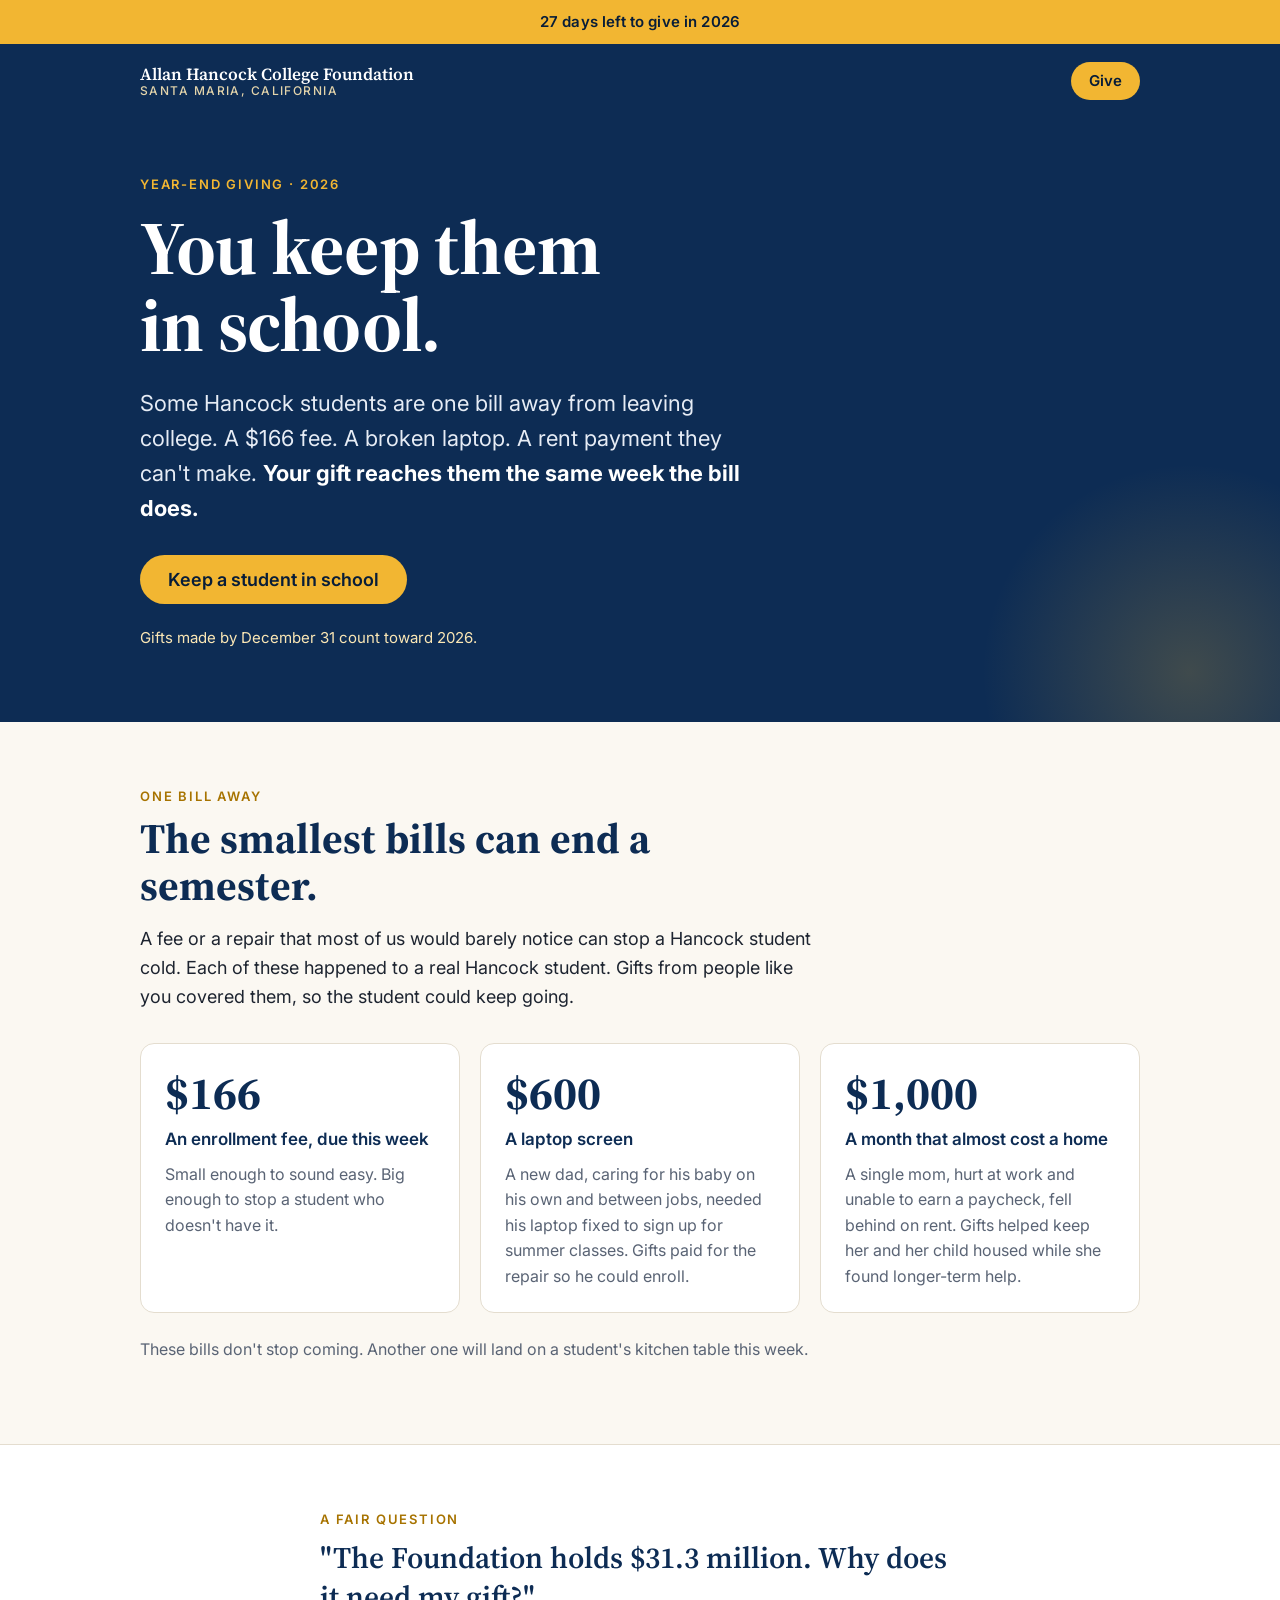
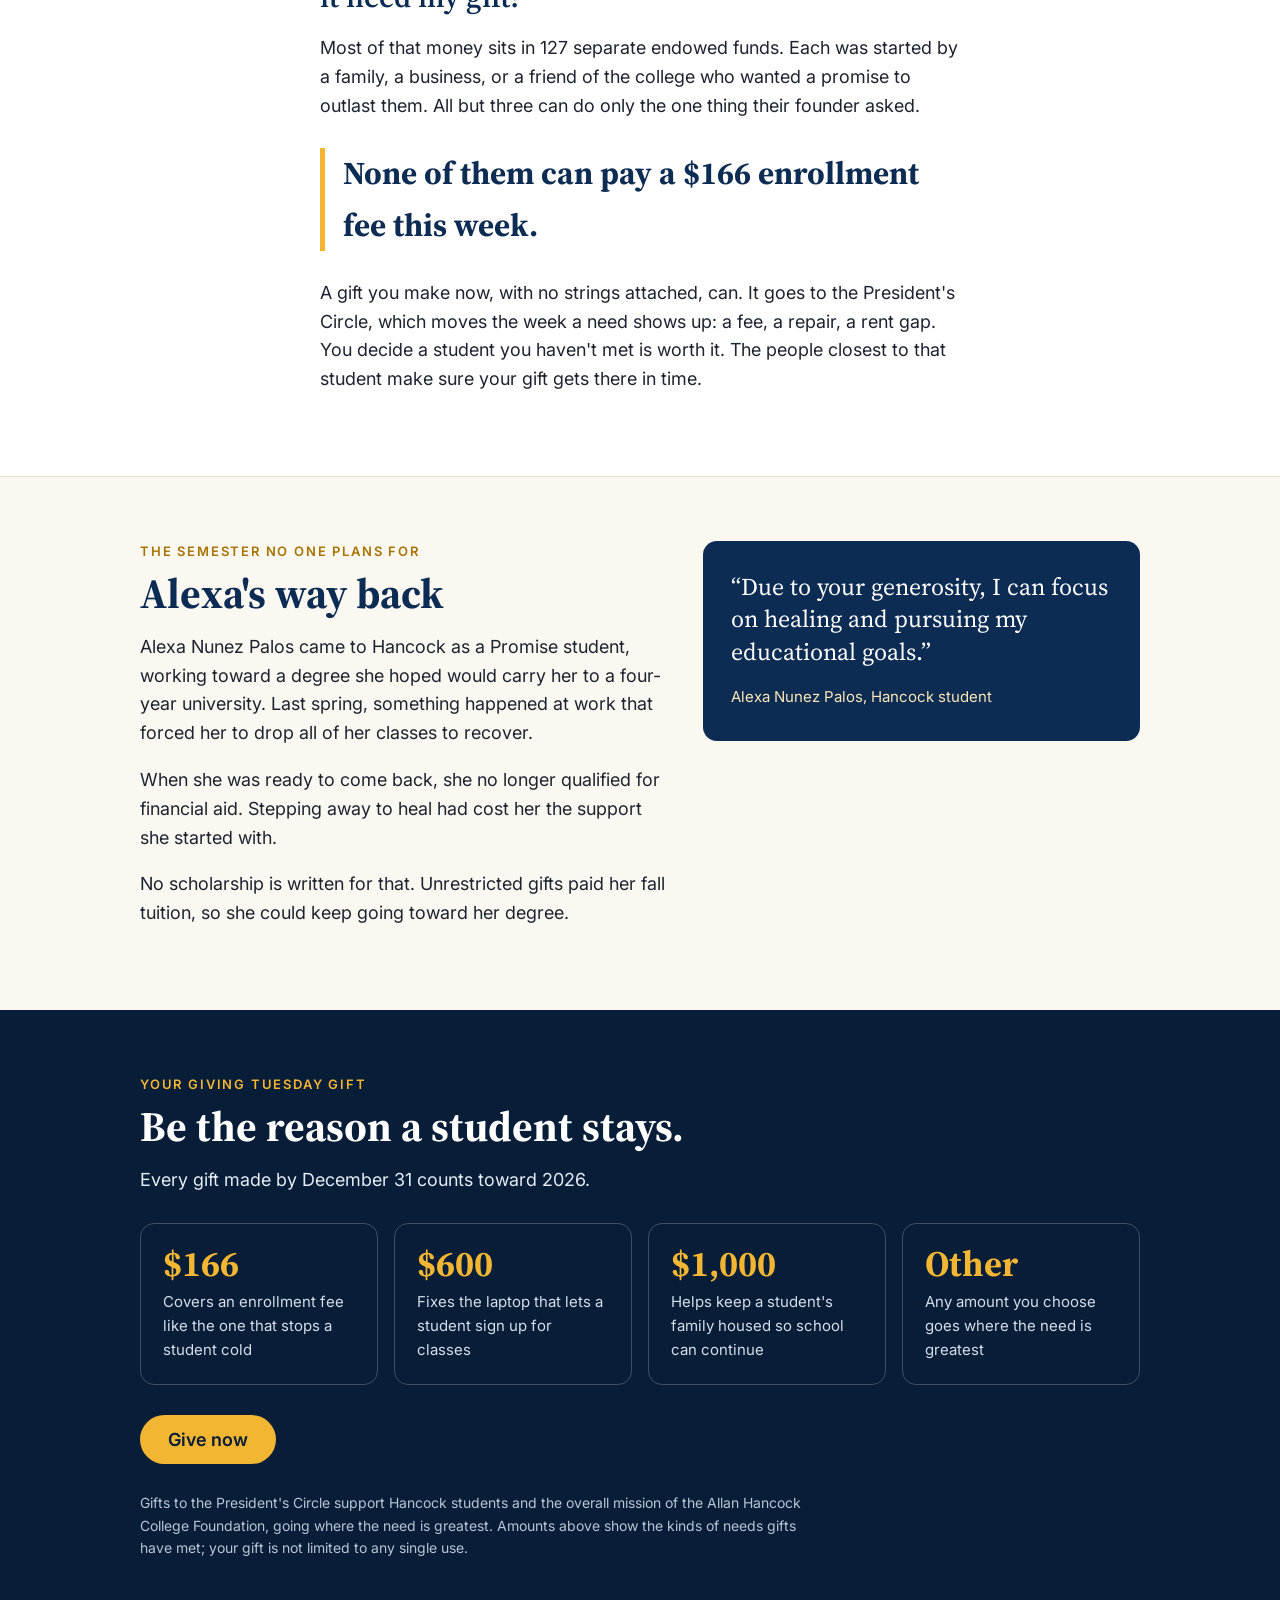
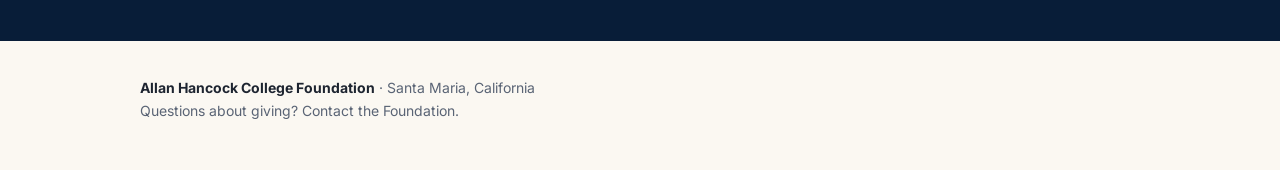
==== index.html @ 4ae7a0ca "YE 2026 landing page: You Keep Them in School Co-Authored-By: Claude Opus 5.5 <noreply@anthropic.com" ====
<!DOCTYPE html>
<html lang="en">
<head>
<meta charset="utf-8">
<meta name="viewport" content="width=device-width, initial-scale=1">
<title>You Keep Them in School | Allan Hancock College Foundation</title>
<meta name="description" content="Some Hancock students are one bill away from leaving college. Your Giving Tuesday gift reaches them the same week the bill does.">
<!-- PRE-LAUNCH: remove this robots tag when the real giving link is in place -->
<meta name="robots" content="noindex, nofollow">
<meta property="og:title" content="You keep them in school.">
<meta property="og:description" content="Some Hancock students are one bill away from leaving college. Your gift reaches them the same week the bill does.">
<meta property="og:type" content="website">
<link rel="preconnect" href="https://fonts.googleapis.com">
<link rel="preconnect" href="https://fonts.gstatic.com" crossorigin>
<link href="https://fonts.googleapis.com/css2?family=Source+Serif+4:opsz,wght@8..60,400;8..60,600;8..60,700&family=Inter:wght@400;500;600&display=swap" rel="stylesheet">
<style>
  :root{
    --navy:#0d2c54;
    --navy-deep:#081d38;
    --gold:#f2b632;
    --gold-soft:#fbe7b5;
    --paper:#fbf8f2;
    --ink:#1d2430;
    --muted:#5a6475;
    --line:#e4ddcf;
    --serif:"Source Serif 4", Georgia, "Times New Roman", serif;
    --sans:Inter, system-ui, -apple-system, "Segoe UI", Roboto, sans-serif;
  }
  *{box-sizing:border-box}
  html{-webkit-text-size-adjust:100%}
  body{margin:0;background:var(--paper);color:var(--ink);font-family:var(--sans);font-size:18px;line-height:1.6}
  img{max-width:100%}
  a{color:var(--navy)}
  .wrap{max-width:1040px;margin:0 auto;padding:0 20px}
  .narrow{max-width:680px}

  /* Deadline strip */
  .strip{background:var(--gold);color:var(--navy-deep);font-weight:600;font-size:15px;text-align:center;padding:10px 16px;letter-spacing:.01em}

  /* Header */
  header.top{background:var(--navy);color:#fff}
  header.top .wrap{display:flex;align-items:center;justify-content:space-between;gap:16px;padding-top:18px;padding-bottom:18px}
  .brand{font-family:var(--serif);font-weight:600;font-size:17px;line-height:1.2;color:#fff;text-decoration:none}
  .brand small{display:block;font-family:var(--sans);font-weight:500;font-size:12px;letter-spacing:.12em;text-transform:uppercase;color:var(--gold-soft);opacity:.9}

  /* Buttons */
  .btn{display:inline-block;background:var(--gold);color:var(--navy-deep);font-weight:600;text-decoration:none;border-radius:999px;padding:14px 28px;font-size:18px;line-height:1.2;transition:transform .15s ease, box-shadow .15s ease}
  .btn:hover{transform:translateY(-1px);box-shadow:0 6px 18px rgba(0,0,0,.18)}
  .btn:focus-visible{outline:3px solid #fff;outline-offset:3px}
  .btn.small{padding:10px 18px;font-size:15px}
  .btn.navy{background:var(--navy);color:#fff}
  .btn.navy:focus-visible{outline-color:var(--navy)}

  /* Hero */
  .hero{background:var(--navy);color:#fff;padding:56px 0 72px;position:relative;overflow:hidden}
  .hero::after{content:"";position:absolute;right:-120px;bottom:-160px;width:420px;height:420px;border-radius:50%;background:radial-gradient(circle, rgba(242,182,50,.22), rgba(242,182,50,0) 70%);pointer-events:none}
  .eyebrow{font-size:13px;font-weight:600;letter-spacing:.14em;text-transform:uppercase;color:var(--gold)}
  .hero h1{font-family:var(--serif);font-weight:700;font-size:clamp(42px, 8vw, 76px);line-height:1.02;margin:14px 0 22px;letter-spacing:-.01em}
  .hero p.lede{font-size:clamp(19px, 2.4vw, 22px);max-width:620px;color:#e6ecf5;margin:0 0 28px}
  .hero .lede strong{color:#fff}
  .countdown{margin-top:22px;font-size:15px;color:var(--gold-soft)}

  /* Sections */
  section{padding:64px 0}
  h2{font-family:var(--serif);font-weight:700;font-size:clamp(30px, 4.6vw, 42px);line-height:1.12;color:var(--navy);margin:0 0 16px}
  .kicker{font-size:13px;font-weight:600;letter-spacing:.14em;text-transform:uppercase;color:#a77300;margin-bottom:8px}
  p{margin:0 0 18px}

  /* Bills */
  .bills{display:grid;grid-template-columns:repeat(auto-fit, minmax(260px, 1fr));gap:20px;margin-top:32px}
  .bill{background:#fff;border:1px solid var(--line);border-radius:14px;padding:26px 24px 22px;position:relative}
  .bill .amt{font-family:var(--serif);font-weight:700;font-size:46px;line-height:1;color:var(--navy)}
  .bill .what{font-weight:600;color:var(--navy);margin:10px 0 8px;font-size:17px}
  .bill p{font-size:16px;color:var(--muted);margin:0}
  .note{font-size:16px;color:var(--muted);margin-top:24px}

  /* Question block */
  .question{background:#fff;border-top:1px solid var(--line);border-bottom:1px solid var(--line)}
  .big-q{font-family:var(--serif);font-size:clamp(24px, 3.4vw, 30px);line-height:1.3;color:var(--navy);font-weight:600}
  .pull{font-family:var(--serif);font-size:clamp(24px, 3.6vw, 32px);font-weight:700;color:var(--navy);border-left:5px solid var(--gold);padding-left:18px;margin:28px 0}

  /* Story */
  .story{display:grid;grid-template-columns:1fr;gap:28px}
  @media (min-width:860px){.story{grid-template-columns:1.1fr .9fr;align-items:start}}
  blockquote{margin:0;background:var(--navy);color:#fff;border-radius:14px;padding:30px 28px}
  blockquote p{font-family:var(--serif);font-size:24px;line-height:1.35;margin:0 0 14px}
  blockquote cite{font-style:normal;font-size:15px;color:var(--gold-soft)}

  /* Give */
  .give{background:var(--navy-deep);color:#fff}
  .give h2{color:#fff}
  .give .kicker{color:var(--gold)}
  .levels{display:grid;grid-template-columns:repeat(auto-fit, minmax(220px, 1fr));gap:16px;margin:28px 0 30px}
  .level{display:block;text-decoration:none;color:#fff;border:1px solid rgba(255,255,255,.22);border-radius:14px;padding:22px;transition:border-color .15s ease, background .15s ease}
  .level:hover,.level:focus-visible{border-color:var(--gold);background:rgba(242,182,50,.08);outline:none}
  .level .amt{font-family:var(--serif);font-size:36px;font-weight:700;color:var(--gold);line-height:1}
  .level span{display:block;font-size:15px;color:#d5deea;margin-top:8px}
  .fine{font-size:14px;color:#b9c5d6;max-width:680px}
  .give .deadline{font-size:18px;color:#e6ecf5}

  footer{padding:36px 0 48px;font-size:14px;color:var(--muted)}
  footer strong{color:var(--ink)}

  /* Sticky mobile give bar */
  .sticky{position:fixed;left:0;right:0;bottom:0;background:rgba(13,44,84,.97);padding:10px 16px calc(10px + env(safe-area-inset-bottom));display:flex;justify-content:center;transform:translateY(110%);transition:transform .25s ease;z-index:10}
  .sticky.show{transform:none}
  .sticky .btn{width:100%;max-width:420px;text-align:center}
  @media (min-width:760px){.sticky{display:none}}

  @media (prefers-reduced-motion:reduce){*{transition:none!important}}
</style>
</head>
<body>

<div class="strip" id="strip">Giving Tuesday is December 1</div>

<header class="top">
  <div class="wrap">
    <a class="brand" href="#top">Allan Hancock College Foundation<small>Santa Maria, California</small></a>
    <a class="btn small give-link" href="#give">Give</a>
  </div>
</header>

<main id="top">
  <section class="hero">
    <div class="wrap">
      <div class="eyebrow">Giving Tuesday &middot; December 1, 2026</div>
      <h1>You keep them<br>in school.</h1>
      <p class="lede">Some Hancock students are one bill away from leaving college. A $166 fee. A broken laptop. A rent payment they can't make. <strong>Your gift reaches them the same week the bill does.</strong></p>
      <a class="btn give-link" href="#give">Keep a student in school</a>
      <div class="countdown" id="countdown"></div>
    </div>
  </section>

  <section>
    <div class="wrap">
      <div class="narrow">
        <div class="kicker">One bill away</div>
        <h2>The smallest bills can end a semester.</h2>
        <p>A fee or a repair that most of us would barely notice can stop a Hancock student cold. Each of these happened to a real Hancock student. Gifts from people like you covered them, so the student could keep going.</p>
      </div>
      <div class="bills">
        <div class="bill">
          <div class="amt">$166</div>
          <div class="what">An enrollment fee, due this week</div>
          <p>Small enough to sound easy. Big enough to stop a student who doesn't have it.</p>
        </div>
        <div class="bill">
          <div class="amt">$600</div>
          <div class="what">A laptop screen</div>
          <p>A new dad, caring for his baby on his own and between jobs, needed his laptop fixed to sign up for summer classes. Gifts paid for the repair so he could enroll.</p>
        </div>
        <div class="bill">
          <div class="amt">$1,000</div>
          <div class="what">A month that almost cost a home</div>
          <p>A single mom, hurt at work and unable to earn a paycheck, fell behind on rent. Gifts helped keep her and her child housed while she found longer-term help.</p>
        </div>
      </div>
      <p class="note">These bills don't stop coming. Another one will land on a student's kitchen table this week.</p>
    </div>
  </section>

  <section class="question">
    <div class="wrap narrow">
      <div class="kicker">A fair question</div>
      <p class="big-q">"The Foundation holds $31.3 million. Why does it need my gift?"</p>
      <p>Most of that money sits in 127 separate endowed funds. Each was started by a family, a business, or a friend of the college who wanted a promise to outlast them. All but three can do only the one thing their founder asked.</p>
      <p class="pull">None of them can pay a $166 enrollment fee this week.</p>
      <p>A gift you make now, with no strings attached, can. It goes to the President's Circle, which moves the week a need shows up: a fee, a repair, a rent gap. You decide a student you haven't met is worth it. The people closest to that student make sure your gift gets there in time.</p>
    </div>
  </section>

  <section>
    <div class="wrap">
      <div class="story">
        <div>
          <div class="kicker">The semester no one plans for</div>
          <h2>Alexa's way back</h2>
          <p>Alexa Nunez Palos came to Hancock as a Promise student, working toward a degree she hoped would carry her to a four-year university. Last spring, something happened at work that forced her to drop all of her classes to recover.</p>
          <p>When she was ready to come back, she no longer qualified for financial aid. Stepping away to heal had cost her the support she started with.</p>
          <p>No scholarship is written for that. Unrestricted gifts paid her fall tuition, so she could keep going toward her degree.</p>
        </div>
        <blockquote>
          <p>&ldquo;Due to your generosity, I can focus on healing and pursuing my educational goals.&rdquo;</p>
          <cite>Alexa Nunez Palos, Hancock student</cite>
        </blockquote>
      </div>
    </div>
  </section>

  <section class="give" id="give">
    <div class="wrap">
      <div class="kicker">Your Giving Tuesday gift</div>
      <h2>Be the reason a student stays.</h2>
      <p class="deadline" id="give-deadline">Giving Tuesday is December 1. Every gift made by December 31 counts toward 2026.</p>
      <div class="levels">
        <a class="level give-link" href="#give"><div class="amt">$166</div><span>Covers an enrollment fee like the one that stops a student cold</span></a>
        <a class="level give-link" href="#give"><div class="amt">$600</div><span>Fixes the laptop that lets a student sign up for classes</span></a>
        <a class="level give-link" href="#give"><div class="amt">$1,000</div><span>Helps keep a student's family housed so school can continue</span></a>
        <a class="level give-link" href="#give"><div class="amt">Other</div><span>Any amount you choose goes where the need is greatest</span></a>
      </div>
      <a class="btn give-link" href="#give">Give now</a>
      <p class="fine" style="margin-top:28px">Gifts to the President's Circle support Hancock students and the overall mission of the Allan Hancock College Foundation, going where the need is greatest. Amounts above show the kinds of needs gifts have met; your gift is not limited to any single use.</p>
    </div>
  </section>
</main>

<footer>
  <div class="wrap">
    <strong>Allan Hancock College Foundation</strong> &middot; Santa Maria, California<br>
    Questions about giving? Contact the Foundation.
  </div>
</footer>

<div class="sticky" id="sticky"><a class="btn give-link" href="#give">Keep a student in school</a></div>

<script>
  /* ===== SET THE REAL GIVING LINK HERE =====
     Replace the empty string with your online donation form URL.
     Every "Give" button on the page will point to it. */
  var GIVE_URL = "";

  if (GIVE_URL) {
    document.querySelectorAll(".give-link").forEach(function (a) {
      a.href = GIVE_URL;
      a.target = "_blank";
      a.rel = "noopener";
    });
  }

  /* Deadline messaging, in Pacific time */
  (function () {
    function pacificToday() {
      var s = new Intl.DateTimeFormat("en-CA", { timeZone: "America/Los_Angeles", year: "numeric", month: "2-digit", day: "2-digit" }).format(new Date());
      var p = s.split("-");
      return Date.UTC(+p[0], +p[1] - 1, +p[2]);
    }
    var DAY = 86400000;
    var today = pacificToday();
    var gt = Date.UTC(2026, 11, 1);
    var ye = Date.UTC(2026, 11, 31);
    var strip = document.getElementById("strip");
    var cd = document.getElementById("countdown");
    var gd = document.getElementById("give-deadline");
    var daysToGT = Math.round((gt - today) / DAY);
    var daysToYE = Math.round((ye - today) / DAY);

    if (daysToGT > 1) {
      strip.textContent = "Giving Tuesday is December 1, " + daysToGT + " days away";
      cd.textContent = daysToGT + " days until Giving Tuesday";
    } else if (daysToGT === 1) {
      strip.textContent = "Giving Tuesday is tomorrow, December 1";
      cd.textContent = "Giving Tuesday is tomorrow";
    } else if (daysToGT === 0) {
      strip.textContent = "Today is Giving Tuesday";
      cd.textContent = "Today is Giving Tuesday. Thank you for being part of it.";
    } else if (daysToYE >= 0) {
      var left = daysToYE + 1;
      strip.textContent = left === 1 ? "Today is the last day to give in 2026" : left + " days left to give in 2026";
      cd.textContent = "Gifts made by December 31 count toward 2026.";
      gd.textContent = "Every gift made by December 31 counts toward 2026.";
      document.querySelectorAll(".eyebrow").forEach(function (e) { e.textContent = "Year-end giving · 2026"; });
    } else {
      strip.textContent = "Thank you for keeping Hancock students in school";
      cd.textContent = "";
    }
  })();

  /* Sticky give bar on mobile after the hero scrolls away */
  (function () {
    var sticky = document.getElementById("sticky");
    var hero = document.querySelector(".hero");
    var give = document.getElementById("give");
    if (!("IntersectionObserver" in window)) return;
    var heroVisible = true, giveVisible = false;
    function update() { sticky.classList.toggle("show", !heroVisible && !giveVisible); }
    new IntersectionObserver(function (e) { heroVisible = e[0].isIntersecting; update(); }).observe(hero);
    new IntersectionObserver(function (e) { giveVisible = e[0].isIntersecting; update(); }).observe(give);
  })();
</script>
</body>
</html>
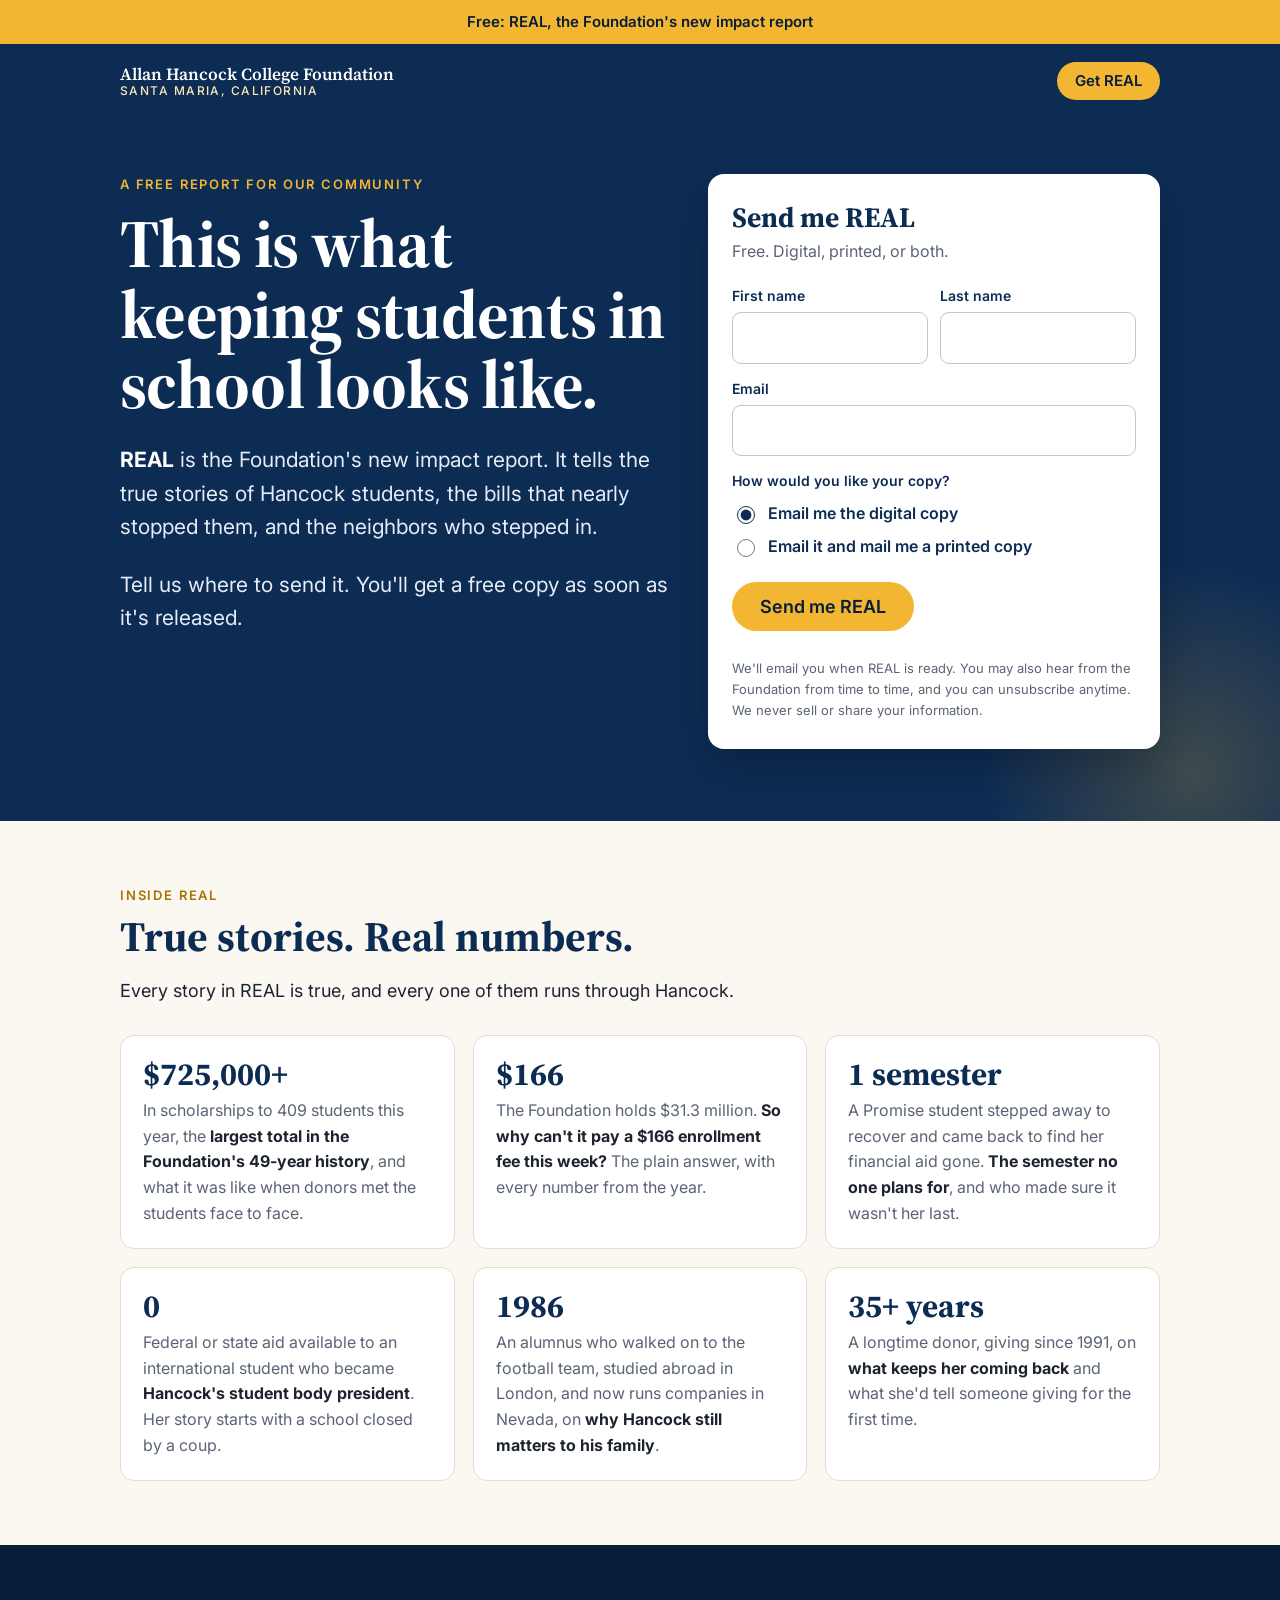
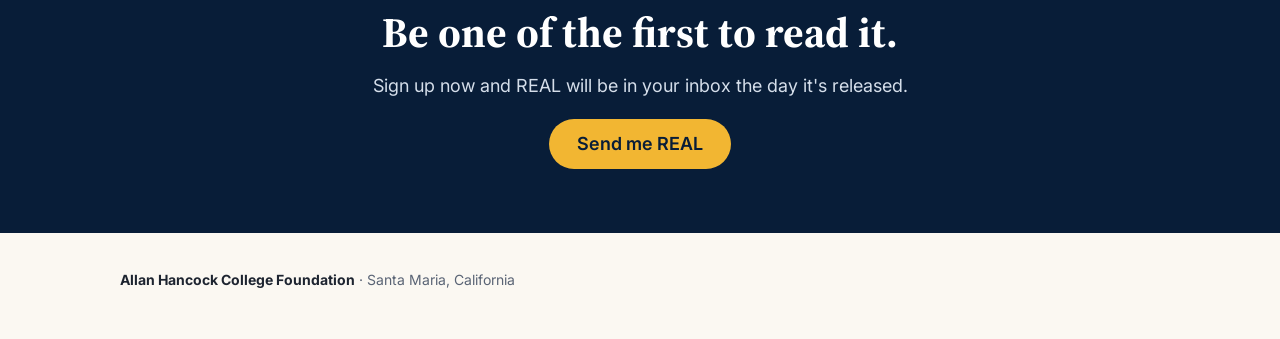
==== commit 56b9e0ef: "Lead-gen page for REAL with Brevo signup; Giving Tuesday five-area draft Co-Authored-By: Claude Opus" ====
--- a/index.html
+++ b/index.html
@@ -3,280 +3,171 @@
 <head>
 <meta charset="utf-8">
 <meta name="viewport" content="width=device-width, initial-scale=1">
-<title>You Keep Them in School | Allan Hancock College Foundation</title>
-<meta name="description" content="Some Hancock students are one bill away from leaving college. Your Giving Tuesday gift reaches them the same week the bill does.">
-<!-- PRE-LAUNCH: remove this robots tag when the real giving link is in place -->
+<title>REAL: Free Impact Report | Allan Hancock College Foundation</title>
+<meta name="description" content="Get a free copy of REAL, the Allan Hancock College Foundation's new impact report: true stories of Hancock students and the neighbors who stepped in.">
+<!-- PRE-LAUNCH: remove this robots tag when the page goes live -->
 <meta name="robots" content="noindex, nofollow">
-<meta property="og:title" content="You keep them in school.">
-<meta property="og:description" content="Some Hancock students are one bill away from leaving college. Your gift reaches them the same week the bill does.">
+<meta property="og:title" content="Get your free copy of REAL">
+<meta property="og:description" content="True stories of Hancock students, the bills that nearly stopped them, and the neighbors who stepped in.">
 <meta property="og:type" content="website">
 <link rel="preconnect" href="https://fonts.googleapis.com">
 <link rel="preconnect" href="https://fonts.gstatic.com" crossorigin>
 <link href="https://fonts.googleapis.com/css2?family=Source+Serif+4:opsz,wght@8..60,400;8..60,600;8..60,700&family=Inter:wght@400;500;600&display=swap" rel="stylesheet">
-<style>
-  :root{
-    --navy:#0d2c54;
-    --navy-deep:#081d38;
-    --gold:#f2b632;
-    --gold-soft:#fbe7b5;
-    --paper:#fbf8f2;
-    --ink:#1d2430;
-    --muted:#5a6475;
-    --line:#e4ddcf;
-    --serif:"Source Serif 4", Georgia, "Times New Roman", serif;
-    --sans:Inter, system-ui, -apple-system, "Segoe UI", Roboto, sans-serif;
-  }
-  *{box-sizing:border-box}
-  html{-webkit-text-size-adjust:100%}
-  body{margin:0;background:var(--paper);color:var(--ink);font-family:var(--sans);font-size:18px;line-height:1.6}
-  img{max-width:100%}
-  a{color:var(--navy)}
-  .wrap{max-width:1040px;margin:0 auto;padding:0 20px}
-  .narrow{max-width:680px}
-
-  /* Deadline strip */
-  .strip{background:var(--gold);color:var(--navy-deep);font-weight:600;font-size:15px;text-align:center;padding:10px 16px;letter-spacing:.01em}
-
-  /* Header */
-  header.top{background:var(--navy);color:#fff}
-  header.top .wrap{display:flex;align-items:center;justify-content:space-between;gap:16px;padding-top:18px;padding-bottom:18px}
-  .brand{font-family:var(--serif);font-weight:600;font-size:17px;line-height:1.2;color:#fff;text-decoration:none}
-  .brand small{display:block;font-family:var(--sans);font-weight:500;font-size:12px;letter-spacing:.12em;text-transform:uppercase;color:var(--gold-soft);opacity:.9}
-
-  /* Buttons */
-  .btn{display:inline-block;background:var(--gold);color:var(--navy-deep);font-weight:600;text-decoration:none;border-radius:999px;padding:14px 28px;font-size:18px;line-height:1.2;transition:transform .15s ease, box-shadow .15s ease}
-  .btn:hover{transform:translateY(-1px);box-shadow:0 6px 18px rgba(0,0,0,.18)}
-  .btn:focus-visible{outline:3px solid #fff;outline-offset:3px}
-  .btn.small{padding:10px 18px;font-size:15px}
-  .btn.navy{background:var(--navy);color:#fff}
-  .btn.navy:focus-visible{outline-color:var(--navy)}
-
-  /* Hero */
-  .hero{background:var(--navy);color:#fff;padding:56px 0 72px;position:relative;overflow:hidden}
-  .hero::after{content:"";position:absolute;right:-120px;bottom:-160px;width:420px;height:420px;border-radius:50%;background:radial-gradient(circle, rgba(242,182,50,.22), rgba(242,182,50,0) 70%);pointer-events:none}
-  .eyebrow{font-size:13px;font-weight:600;letter-spacing:.14em;text-transform:uppercase;color:var(--gold)}
-  .hero h1{font-family:var(--serif);font-weight:700;font-size:clamp(42px, 8vw, 76px);line-height:1.02;margin:14px 0 22px;letter-spacing:-.01em}
-  .hero p.lede{font-size:clamp(19px, 2.4vw, 22px);max-width:620px;color:#e6ecf5;margin:0 0 28px}
-  .hero .lede strong{color:#fff}
-  .countdown{margin-top:22px;font-size:15px;color:var(--gold-soft)}
-
-  /* Sections */
-  section{padding:64px 0}
-  h2{font-family:var(--serif);font-weight:700;font-size:clamp(30px, 4.6vw, 42px);line-height:1.12;color:var(--navy);margin:0 0 16px}
-  .kicker{font-size:13px;font-weight:600;letter-spacing:.14em;text-transform:uppercase;color:#a77300;margin-bottom:8px}
-  p{margin:0 0 18px}
-
-  /* Bills */
-  .bills{display:grid;grid-template-columns:repeat(auto-fit, minmax(260px, 1fr));gap:20px;margin-top:32px}
-  .bill{background:#fff;border:1px solid var(--line);border-radius:14px;padding:26px 24px 22px;position:relative}
-  .bill .amt{font-family:var(--serif);font-weight:700;font-size:46px;line-height:1;color:var(--navy)}
-  .bill .what{font-weight:600;color:var(--navy);margin:10px 0 8px;font-size:17px}
-  .bill p{font-size:16px;color:var(--muted);margin:0}
-  .note{font-size:16px;color:var(--muted);margin-top:24px}
-
-  /* Question block */
-  .question{background:#fff;border-top:1px solid var(--line);border-bottom:1px solid var(--line)}
-  .big-q{font-family:var(--serif);font-size:clamp(24px, 3.4vw, 30px);line-height:1.3;color:var(--navy);font-weight:600}
-  .pull{font-family:var(--serif);font-size:clamp(24px, 3.6vw, 32px);font-weight:700;color:var(--navy);border-left:5px solid var(--gold);padding-left:18px;margin:28px 0}
-
-  /* Story */
-  .story{display:grid;grid-template-columns:1fr;gap:28px}
-  @media (min-width:860px){.story{grid-template-columns:1.1fr .9fr;align-items:start}}
-  blockquote{margin:0;background:var(--navy);color:#fff;border-radius:14px;padding:30px 28px}
-  blockquote p{font-family:var(--serif);font-size:24px;line-height:1.35;margin:0 0 14px}
-  blockquote cite{font-style:normal;font-size:15px;color:var(--gold-soft)}
-
-  /* Give */
-  .give{background:var(--navy-deep);color:#fff}
-  .give h2{color:#fff}
-  .give .kicker{color:var(--gold)}
-  .levels{display:grid;grid-template-columns:repeat(auto-fit, minmax(220px, 1fr));gap:16px;margin:28px 0 30px}
-  .level{display:block;text-decoration:none;color:#fff;border:1px solid rgba(255,255,255,.22);border-radius:14px;padding:22px;transition:border-color .15s ease, background .15s ease}
-  .level:hover,.level:focus-visible{border-color:var(--gold);background:rgba(242,182,50,.08);outline:none}
-  .level .amt{font-family:var(--serif);font-size:36px;font-weight:700;color:var(--gold);line-height:1}
-  .level span{display:block;font-size:15px;color:#d5deea;margin-top:8px}
-  .fine{font-size:14px;color:#b9c5d6;max-width:680px}
-  .give .deadline{font-size:18px;color:#e6ecf5}
-
-  footer{padding:36px 0 48px;font-size:14px;color:var(--muted)}
-  footer strong{color:var(--ink)}
-
-  /* Sticky mobile give bar */
-  .sticky{position:fixed;left:0;right:0;bottom:0;background:rgba(13,44,84,.97);padding:10px 16px calc(10px + env(safe-area-inset-bottom));display:flex;justify-content:center;transform:translateY(110%);transition:transform .25s ease;z-index:10}
-  .sticky.show{transform:none}
-  .sticky .btn{width:100%;max-width:420px;text-align:center}
-  @media (min-width:760px){.sticky{display:none}}
-
-  @media (prefers-reduced-motion:reduce){*{transition:none!important}}
-</style>
+<link rel="stylesheet" href="styles.css">
 </head>
 <body>
 
-<div class="strip" id="strip">Giving Tuesday is December 1</div>
+<div class="strip">Free: REAL, the Foundation's new impact report</div>
 
 <header class="top">
   <div class="wrap">
     <a class="brand" href="#top">Allan Hancock College Foundation<small>Santa Maria, California</small></a>
-    <a class="btn small give-link" href="#give">Give</a>
+    <a class="btn small" href="#signup">Get REAL</a>
   </div>
 </header>
 
 <main id="top">
   <section class="hero">
-    <div class="wrap">
-      <div class="eyebrow">Giving Tuesday &middot; December 1, 2026</div>
-      <h1>You keep them<br>in school.</h1>
-      <p class="lede">Some Hancock students are one bill away from leaving college. A $166 fee. A broken laptop. A rent payment they can't make. <strong>Your gift reaches them the same week the bill does.</strong></p>
-      <a class="btn give-link" href="#give">Keep a student in school</a>
-      <div class="countdown" id="countdown"></div>
+    <div class="wrap hero-grid">
+      <div>
+        <div class="eyebrow">A free report for our community</div>
+        <h1>This is what keeping students in school looks like.</h1>
+        <p class="lede"><strong>REAL</strong> is the Foundation's new impact report. It tells the true stories of Hancock students, the bills that nearly stopped them, and the neighbors who stepped in.</p>
+        <p class="lede">Tell us where to send it. You'll get a free copy as soon as it's released.</p>
+      </div>
+
+      <div class="card" id="signup">
+        <div id="form-wrap">
+          <h2>Send me REAL</h2>
+          <p class="sub">Free. Digital, printed, or both.</p>
+          <form id="real-form" novalidate>
+            <div class="row">
+              <div class="field"><label for="first">First name</label><input id="first" name="firstName" type="text" autocomplete="given-name" required></div>
+              <div class="field"><label for="last">Last name</label><input id="last" name="lastName" type="text" autocomplete="family-name" required></div>
+            </div>
+            <div class="field"><label for="email">Email</label><input id="email" name="email" type="email" autocomplete="email" required></div>
+
+            <fieldset>
+              <legend>How would you like your copy?</legend>
+              <label class="choice"><input type="radio" name="format" value="Digital" checked> Email me the digital copy</label>
+              <label class="choice"><input type="radio" name="format" value="Print"> Email it and mail me a printed copy</label>
+            </fieldset>
+
+            <div class="address" id="address" hidden>
+              <div class="field"><label for="street">Mailing address</label><input id="street" name="street" type="text" autocomplete="street-address"></div>
+              <div class="row3">
+                <div class="field"><label for="city">City</label><input id="city" name="city" type="text" autocomplete="address-level2"></div>
+                <div class="field"><label for="state">State</label><input id="state" name="state" type="text" autocomplete="address-level1" value="CA" maxlength="2"></div>
+                <div class="field"><label for="zip">ZIP</label><input id="zip" name="zip" type="text" autocomplete="postal-code" inputmode="numeric" maxlength="10"></div>
+              </div>
+            </div>
+
+            <div class="hp" aria-hidden="true"><label for="company">Company</label><input id="company" name="company" type="text" tabindex="-1" autocomplete="off"></div>
+
+            <button class="btn" type="submit" id="submit">Send me REAL</button>
+            <div class="form-msg" id="form-msg" role="status" aria-live="polite"></div>
+            <p class="fineprint">We'll email you when REAL is ready. You may also hear from the Foundation from time to time, and you can unsubscribe anytime. We never sell or share your information.</p>
+          </form>
+        </div>
+      </div>
     </div>
   </section>
 
   <section>
     <div class="wrap">
       <div class="narrow">
-        <div class="kicker">One bill away</div>
-        <h2>The smallest bills can end a semester.</h2>
-        <p>A fee or a repair that most of us would barely notice can stop a Hancock student cold. Each of these happened to a real Hancock student. Gifts from people like you covered them, so the student could keep going.</p>
+        <div class="kicker">Inside REAL</div>
+        <h2>True stories. Real numbers.</h2>
+        <p>Every story in REAL is true, and every one of them runs through Hancock.</p>
       </div>
-      <div class="bills">
-        <div class="bill">
-          <div class="amt">$166</div>
-          <div class="what">An enrollment fee, due this week</div>
-          <p>Small enough to sound easy. Big enough to stop a student who doesn't have it.</p>
-        </div>
-        <div class="bill">
-          <div class="amt">$600</div>
-          <div class="what">A laptop screen</div>
-          <p>A new dad, caring for his baby on his own and between jobs, needed his laptop fixed to sign up for summer classes. Gifts paid for the repair so he could enroll.</p>
-        </div>
-        <div class="bill">
-          <div class="amt">$1,000</div>
-          <div class="what">A month that almost cost a home</div>
-          <p>A single mom, hurt at work and unable to earn a paycheck, fell behind on rent. Gifts helped keep her and her child housed while she found longer-term help.</p>
-        </div>
-      </div>
-      <p class="note">These bills don't stop coming. Another one will land on a student's kitchen table this week.</p>
-    </div>
-  </section>
-
-  <section class="question">
-    <div class="wrap narrow">
-      <div class="kicker">A fair question</div>
-      <p class="big-q">"The Foundation holds $31.3 million. Why does it need my gift?"</p>
-      <p>Most of that money sits in 127 separate endowed funds. Each was started by a family, a business, or a friend of the college who wanted a promise to outlast them. All but three can do only the one thing their founder asked.</p>
-      <p class="pull">None of them can pay a $166 enrollment fee this week.</p>
-      <p>A gift you make now, with no strings attached, can. It goes to the President's Circle, which moves the week a need shows up: a fee, a repair, a rent gap. You decide a student you haven't met is worth it. The people closest to that student make sure your gift gets there in time.</p>
-    </div>
-  </section>
-
-  <section>
-    <div class="wrap">
-      <div class="story">
-        <div>
-          <div class="kicker">The semester no one plans for</div>
-          <h2>Alexa's way back</h2>
-          <p>Alexa Nunez Palos came to Hancock as a Promise student, working toward a degree she hoped would carry her to a four-year university. Last spring, something happened at work that forced her to drop all of her classes to recover.</p>
-          <p>When she was ready to come back, she no longer qualified for financial aid. Stepping away to heal had cost her the support she started with.</p>
-          <p>No scholarship is written for that. Unrestricted gifts paid her fall tuition, so she could keep going toward her degree.</p>
-        </div>
-        <blockquote>
-          <p>&ldquo;Due to your generosity, I can focus on healing and pursuing my educational goals.&rdquo;</p>
-          <cite>Alexa Nunez Palos, Hancock student</cite>
-        </blockquote>
+      <div class="inside">
+        <div class="item"><div class="num">$725,000+</div><p>In scholarships to 409 students this year, the <strong>largest total in the Foundation's 49-year history</strong>, and what it was like when donors met the students face to face.</p></div>
+        <div class="item"><div class="num">$166</div><p>The Foundation holds $31.3 million. <strong>So why can't it pay a $166 enrollment fee this week?</strong> The plain answer, with every number from the year.</p></div>
+        <div class="item"><div class="num">1 semester</div><p>A Promise student stepped away to recover and came back to find her financial aid gone. <strong>The semester no one plans for</strong>, and who made sure it wasn't her last.</p></div>
+        <div class="item"><div class="num">0</div><p>Federal or state aid available to an international student who became <strong>Hancock's student body president</strong>. Her story starts with a school closed by a coup.</p></div>
+        <div class="item"><div class="num">1986</div><p>An alumnus who walked on to the football team, studied abroad in London, and now runs companies in Nevada, on <strong>why Hancock still matters to his family</strong>.</p></div>
+        <div class="item"><div class="num">35+ years</div><p>A longtime donor, giving since 1991, on <strong>what keeps her coming back</strong> and what she'd tell someone giving for the first time.</p></div>
       </div>
     </div>
   </section>
 
-  <section class="give" id="give">
+  <section class="band">
     <div class="wrap">
-      <div class="kicker">Your Giving Tuesday gift</div>
-      <h2>Be the reason a student stays.</h2>
-      <p class="deadline" id="give-deadline">Giving Tuesday is December 1. Every gift made by December 31 counts toward 2026.</p>
-      <div class="levels">
-        <a class="level give-link" href="#give"><div class="amt">$166</div><span>Covers an enrollment fee like the one that stops a student cold</span></a>
-        <a class="level give-link" href="#give"><div class="amt">$600</div><span>Fixes the laptop that lets a student sign up for classes</span></a>
-        <a class="level give-link" href="#give"><div class="amt">$1,000</div><span>Helps keep a student's family housed so school can continue</span></a>
-        <a class="level give-link" href="#give"><div class="amt">Other</div><span>Any amount you choose goes where the need is greatest</span></a>
-      </div>
-      <a class="btn give-link" href="#give">Give now</a>
-      <p class="fine" style="margin-top:28px">Gifts to the President's Circle support Hancock students and the overall mission of the Allan Hancock College Foundation, going where the need is greatest. Amounts above show the kinds of needs gifts have met; your gift is not limited to any single use.</p>
+      <h2>Be one of the first to read it.</h2>
+      <p>Sign up now and REAL will be in your inbox the day it's released.</p>
+      <a class="btn" href="#signup">Send me REAL</a>
     </div>
   </section>
 </main>
 
 <footer>
   <div class="wrap">
-    <strong>Allan Hancock College Foundation</strong> &middot; Santa Maria, California<br>
-    Questions about giving? Contact the Foundation.
+    <strong>Allan Hancock College Foundation</strong> &middot; Santa Maria, California
   </div>
 </footer>
 
-<div class="sticky" id="sticky"><a class="btn give-link" href="#give">Keep a student in school</a></div>
+<script>
+(function () {
+  var form = document.getElementById("real-form");
+  var msg = document.getElementById("form-msg");
+  var btn = document.getElementById("submit");
+  var address = document.getElementById("address");
+  var addrFields = ["street", "city", "state", "zip"].map(function (id) { return document.getElementById(id); });
 
-<script>
-  /* ===== SET THE REAL GIVING LINK HERE =====
-     Replace the empty string with your online donation form URL.
-     Every "Give" button on the page will point to it. */
-  var GIVE_URL = "";
+  form.querySelectorAll('input[name="format"]').forEach(function (r) {
+    r.addEventListener("change", function () {
+      var print = form.format.value === "Print";
+      address.hidden = !print;
+      addrFields.forEach(function (f) { f.required = print; });
+    });
+  });
 
-  if (GIVE_URL) {
-    document.querySelectorAll(".give-link").forEach(function (a) {
-      a.href = GIVE_URL;
-      a.target = "_blank";
-      a.rel = "noopener";
-    });
+  function fail(text, field) {
+    msg.className = "form-msg error";
+    msg.textContent = text;
+    if (field) field.focus();
   }
 
-  /* Deadline messaging, in Pacific time */
-  (function () {
-    function pacificToday() {
-      var s = new Intl.DateTimeFormat("en-CA", { timeZone: "America/Los_Angeles", year: "numeric", month: "2-digit", day: "2-digit" }).format(new Date());
-      var p = s.split("-");
-      return Date.UTC(+p[0], +p[1] - 1, +p[2]);
+  form.addEventListener("submit", function (e) {
+    e.preventDefault();
+    msg.className = "form-msg"; msg.textContent = "";
+    var d = {
+      firstName: form.firstName.value.trim(),
+      lastName: form.lastName.value.trim(),
+      email: form.email.value.trim(),
+      format: form.format.value,
+      street: form.street.value.trim(),
+      city: form.city.value.trim(),
+      state: form.state.value.trim().toUpperCase(),
+      zip: form.zip.value.trim(),
+      company: form.company.value
+    };
+    if (!d.firstName) return fail("Please add your first name.", form.firstName);
+    if (!d.lastName) return fail("Please add your last name.", form.lastName);
+    if (!/^[^\s@]+@[^\s@]+\.[^\s@]+$/.test(d.email)) return fail("Please check your email address.", form.email);
+    if (d.format === "Print") {
+      if (!d.street) return fail("Please add your mailing address.", form.street);
+      if (!d.city) return fail("Please add your city.", form.city);
+      if (!/^[A-Za-z]{2}$/.test(d.state)) return fail("Please use a two-letter state.", form.state);
+      if (!/^\d{5}(-\d{4})?$/.test(d.zip)) return fail("Please check your ZIP code.", form.zip);
     }
-    var DAY = 86400000;
-    var today = pacificToday();
-    var gt = Date.UTC(2026, 11, 1);
-    var ye = Date.UTC(2026, 11, 31);
-    var strip = document.getElementById("strip");
-    var cd = document.getElementById("countdown");
-    var gd = document.getElementById("give-deadline");
-    var daysToGT = Math.round((gt - today) / DAY);
-    var daysToYE = Math.round((ye - today) / DAY);
 
-    if (daysToGT > 1) {
-      strip.textContent = "Giving Tuesday is December 1, " + daysToGT + " days away";
-      cd.textContent = daysToGT + " days until Giving Tuesday";
-    } else if (daysToGT === 1) {
-      strip.textContent = "Giving Tuesday is tomorrow, December 1";
-      cd.textContent = "Giving Tuesday is tomorrow";
-    } else if (daysToGT === 0) {
-      strip.textContent = "Today is Giving Tuesday";
-      cd.textContent = "Today is Giving Tuesday. Thank you for being part of it.";
-    } else if (daysToYE >= 0) {
-      var left = daysToYE + 1;
-      strip.textContent = left === 1 ? "Today is the last day to give in 2026" : left + " days left to give in 2026";
-      cd.textContent = "Gifts made by December 31 count toward 2026.";
-      gd.textContent = "Every gift made by December 31 counts toward 2026.";
-      document.querySelectorAll(".eyebrow").forEach(function (e) { e.textContent = "Year-end giving · 2026"; });
-    } else {
-      strip.textContent = "Thank you for keeping Hancock students in school";
-      cd.textContent = "";
-    }
-  })();
-
-  /* Sticky give bar on mobile after the hero scrolls away */
-  (function () {
-    var sticky = document.getElementById("sticky");
-    var hero = document.querySelector(".hero");
-    var give = document.getElementById("give");
-    if (!("IntersectionObserver" in window)) return;
-    var heroVisible = true, giveVisible = false;
-    function update() { sticky.classList.toggle("show", !heroVisible && !giveVisible); }
-    new IntersectionObserver(function (e) { heroVisible = e[0].isIntersecting; update(); }).observe(hero);
-    new IntersectionObserver(function (e) { giveVisible = e[0].isIntersecting; update(); }).observe(give);
-  })();
+    btn.disabled = true; btn.textContent = "Sending…";
+    fetch("/api/subscribe", { method: "POST", headers: { "Content-Type": "application/json" }, body: JSON.stringify(d) })
+      .then(function (r) { return r.json().catch(function () { return {}; }).then(function (j) { return { ok: r.ok, j: j }; }); })
+      .then(function (res) {
+        if (!res.ok) throw new Error(res.j.error || "Something went wrong.");
+        var printed = d.format === "Print" ? " and mail a printed copy to the address you gave us" : "";
+        document.getElementById("form-wrap").innerHTML =
+          '<div class="done"><div class="mark">&#10003;</div><h2>You\'re on the list.</h2>' +
+          '<p class="sub">Thank you, ' + d.firstName.replace(/[<>&"]/g, "") + '. We\'ll email REAL to you as soon as it\'s released' + printed + '.</p></div>';
+      })
+      .catch(function (err) {
+        btn.disabled = false; btn.textContent = "Send me REAL";
+        fail(err.message + " Please try again in a moment.");
+      });
+  });
+})();
 </script>
 </body>
 </html>
--- a/styles.css
+++ b/styles.css
@@ -0,0 +1,102 @@
+:root{
+  --navy:#0d2c54;
+  --navy-deep:#081d38;
+  --gold:#f2b632;
+  --gold-soft:#fbe7b5;
+  --paper:#fbf8f2;
+  --ink:#1d2430;
+  --muted:#5a6475;
+  --line:#e4ddcf;
+  --error:#b3261e;
+  --serif:"Source Serif 4", Georgia, "Times New Roman", serif;
+  --sans:Inter, system-ui, -apple-system, "Segoe UI", Roboto, sans-serif;
+}
+*{box-sizing:border-box}
+html{-webkit-text-size-adjust:100%}
+body{margin:0;background:var(--paper);color:var(--ink);font-family:var(--sans);font-size:18px;line-height:1.6}
+a{color:var(--navy)}
+.wrap{max-width:1080px;margin:0 auto;padding:0 20px}
+.narrow{max-width:680px}
+
+.strip{background:var(--gold);color:var(--navy-deep);font-weight:600;font-size:15px;text-align:center;padding:10px 16px}
+
+header.top{background:var(--navy);color:#fff}
+header.top .wrap{display:flex;align-items:center;justify-content:space-between;gap:16px;padding-top:18px;padding-bottom:18px}
+.brand{font-family:var(--serif);font-weight:600;font-size:17px;line-height:1.2;color:#fff;text-decoration:none}
+.brand small{display:block;font-family:var(--sans);font-weight:500;font-size:12px;letter-spacing:.12em;text-transform:uppercase;color:var(--gold-soft)}
+
+.btn{display:inline-block;border:0;cursor:pointer;font-family:var(--sans);background:var(--gold);color:var(--navy-deep);font-weight:600;text-decoration:none;border-radius:999px;padding:14px 28px;font-size:18px;line-height:1.2;transition:transform .15s ease, box-shadow .15s ease}
+.btn:hover{transform:translateY(-1px);box-shadow:0 6px 18px rgba(0,0,0,.18)}
+.btn:focus-visible{outline:3px solid var(--navy);outline-offset:3px}
+.btn.small{padding:10px 18px;font-size:15px}
+.btn[disabled]{opacity:.6;cursor:wait;transform:none;box-shadow:none}
+
+.hero{background:var(--navy);color:#fff;padding:56px 0 72px;position:relative;overflow:hidden}
+.hero::after{content:"";position:absolute;right:-120px;bottom:-160px;width:420px;height:420px;border-radius:50%;background:radial-gradient(circle, rgba(242,182,50,.22), rgba(242,182,50,0) 70%);pointer-events:none}
+.eyebrow{font-size:13px;font-weight:600;letter-spacing:.14em;text-transform:uppercase;color:var(--gold)}
+.hero h1{font-family:var(--serif);font-weight:700;font-size:clamp(40px, 7vw, 68px);line-height:1.04;margin:14px 0 22px;letter-spacing:-.01em}
+.hero p.lede{font-size:clamp(19px, 2.4vw, 21px);max-width:600px;color:#e6ecf5;margin:0 0 24px}
+.hero .lede strong{color:#fff}
+.countdown{margin-top:22px;font-size:15px;color:var(--gold-soft)}
+
+.hero-grid{display:grid;grid-template-columns:1fr;gap:36px;position:relative;z-index:1}
+@media (min-width:900px){.hero-grid{grid-template-columns:1.1fr .9fr;align-items:start}}
+
+section{padding:64px 0}
+h2{font-family:var(--serif);font-weight:700;font-size:clamp(30px, 4.6vw, 42px);line-height:1.12;color:var(--navy);margin:0 0 16px}
+h3{font-family:var(--serif);font-weight:700;font-size:24px;line-height:1.2;color:var(--navy);margin:0 0 8px}
+.kicker{font-size:13px;font-weight:600;letter-spacing:.14em;text-transform:uppercase;color:#a77300;margin-bottom:8px}
+p{margin:0 0 18px}
+
+/* Signup card */
+.card{background:#fff;color:var(--ink);border-radius:16px;padding:28px 24px;box-shadow:0 18px 40px rgba(0,0,0,.22)}
+.card h2{font-size:28px;margin-bottom:6px}
+.card .sub{font-size:16px;color:var(--muted);margin-bottom:20px}
+.field{margin-bottom:14px}
+.row{display:grid;grid-template-columns:1fr 1fr;gap:12px}
+.row3{display:grid;grid-template-columns:1.4fr .6fr .8fr;gap:12px}
+@media (max-width:420px){.row,.row3{grid-template-columns:1fr}}
+label{display:block;font-size:14px;font-weight:600;color:var(--navy);margin-bottom:5px}
+input[type=text],input[type=email]{width:100%;font:inherit;font-size:17px;padding:11px 12px;border:1px solid #cfc7b6;border-radius:9px;background:#fff;color:var(--ink)}
+input:focus{outline:2px solid var(--gold);outline-offset:1px;border-color:var(--navy)}
+fieldset{border:0;padding:0;margin:4px 0 14px}
+legend{font-size:14px;font-weight:600;color:var(--navy);margin-bottom:8px;padding:0}
+.choice{display:flex;gap:10px;align-items:flex-start;font-size:16px;margin-bottom:8px;cursor:pointer}
+.choice input{margin-top:5px;accent-color:var(--navy);width:18px;height:18px}
+.address{border-left:3px solid var(--gold-soft);padding-left:14px;margin:4px 0 14px}
+.address[hidden]{display:none}
+.hp{position:absolute;left:-10000px;width:1px;height:1px;overflow:hidden}
+.fineprint{font-size:13px;color:var(--muted);margin:14px 0 0}
+.form-msg{font-size:15px;margin-top:12px;min-height:1px}
+.form-msg.error{color:var(--error)}
+.done{text-align:center;padding:12px 0}
+.done .mark{width:56px;height:56px;border-radius:50%;background:var(--gold);color:var(--navy-deep);display:flex;align-items:center;justify-content:center;font-size:30px;font-weight:700;margin:0 auto 14px}
+
+/* Inside REAL */
+.inside{display:grid;grid-template-columns:repeat(auto-fit, minmax(280px, 1fr));gap:18px;margin-top:30px}
+.item{background:#fff;border:1px solid var(--line);border-radius:14px;padding:22px}
+.item .num{font-family:var(--serif);font-size:32px;font-weight:700;color:var(--navy);line-height:1;margin-bottom:8px}
+.item p{font-size:16px;color:var(--muted);margin:0}
+.item strong{color:var(--ink)}
+
+.band{background:var(--navy-deep);color:#fff;text-align:center}
+.band h2{color:#fff}
+.band p{color:#d5deea;max-width:620px;margin-left:auto;margin-right:auto}
+
+/* Giving areas */
+.areas{display:grid;grid-template-columns:repeat(auto-fit, minmax(290px, 1fr));gap:20px;margin-top:30px}
+.area{background:#fff;border:1px solid var(--line);border-radius:14px;padding:26px 24px;display:flex;flex-direction:column}
+.area p{font-size:16px;color:var(--muted)}
+.area .stat{font-family:var(--serif);font-weight:700;color:var(--navy);font-size:18px;margin-bottom:14px}
+.area .btn{margin-top:auto;align-self:flex-start;font-size:16px;padding:12px 22px}
+.area.todo{border-style:dashed;background:transparent}
+
+.question{background:#fff;border-top:1px solid var(--line);border-bottom:1px solid var(--line)}
+.big-q{font-family:var(--serif);font-size:clamp(24px, 3.4vw, 30px);line-height:1.3;color:var(--navy);font-weight:600}
+.pull{font-family:var(--serif);font-size:clamp(24px, 3.6vw, 32px);font-weight:700;color:var(--navy);border-left:5px solid var(--gold);padding-left:18px;margin:28px 0}
+.fine{font-size:14px;color:var(--muted);max-width:720px}
+
+footer{padding:36px 0 48px;font-size:14px;color:var(--muted)}
+footer strong{color:var(--ink)}
+
+@media (prefers-reduced-motion:reduce){*{transition:none!important}}
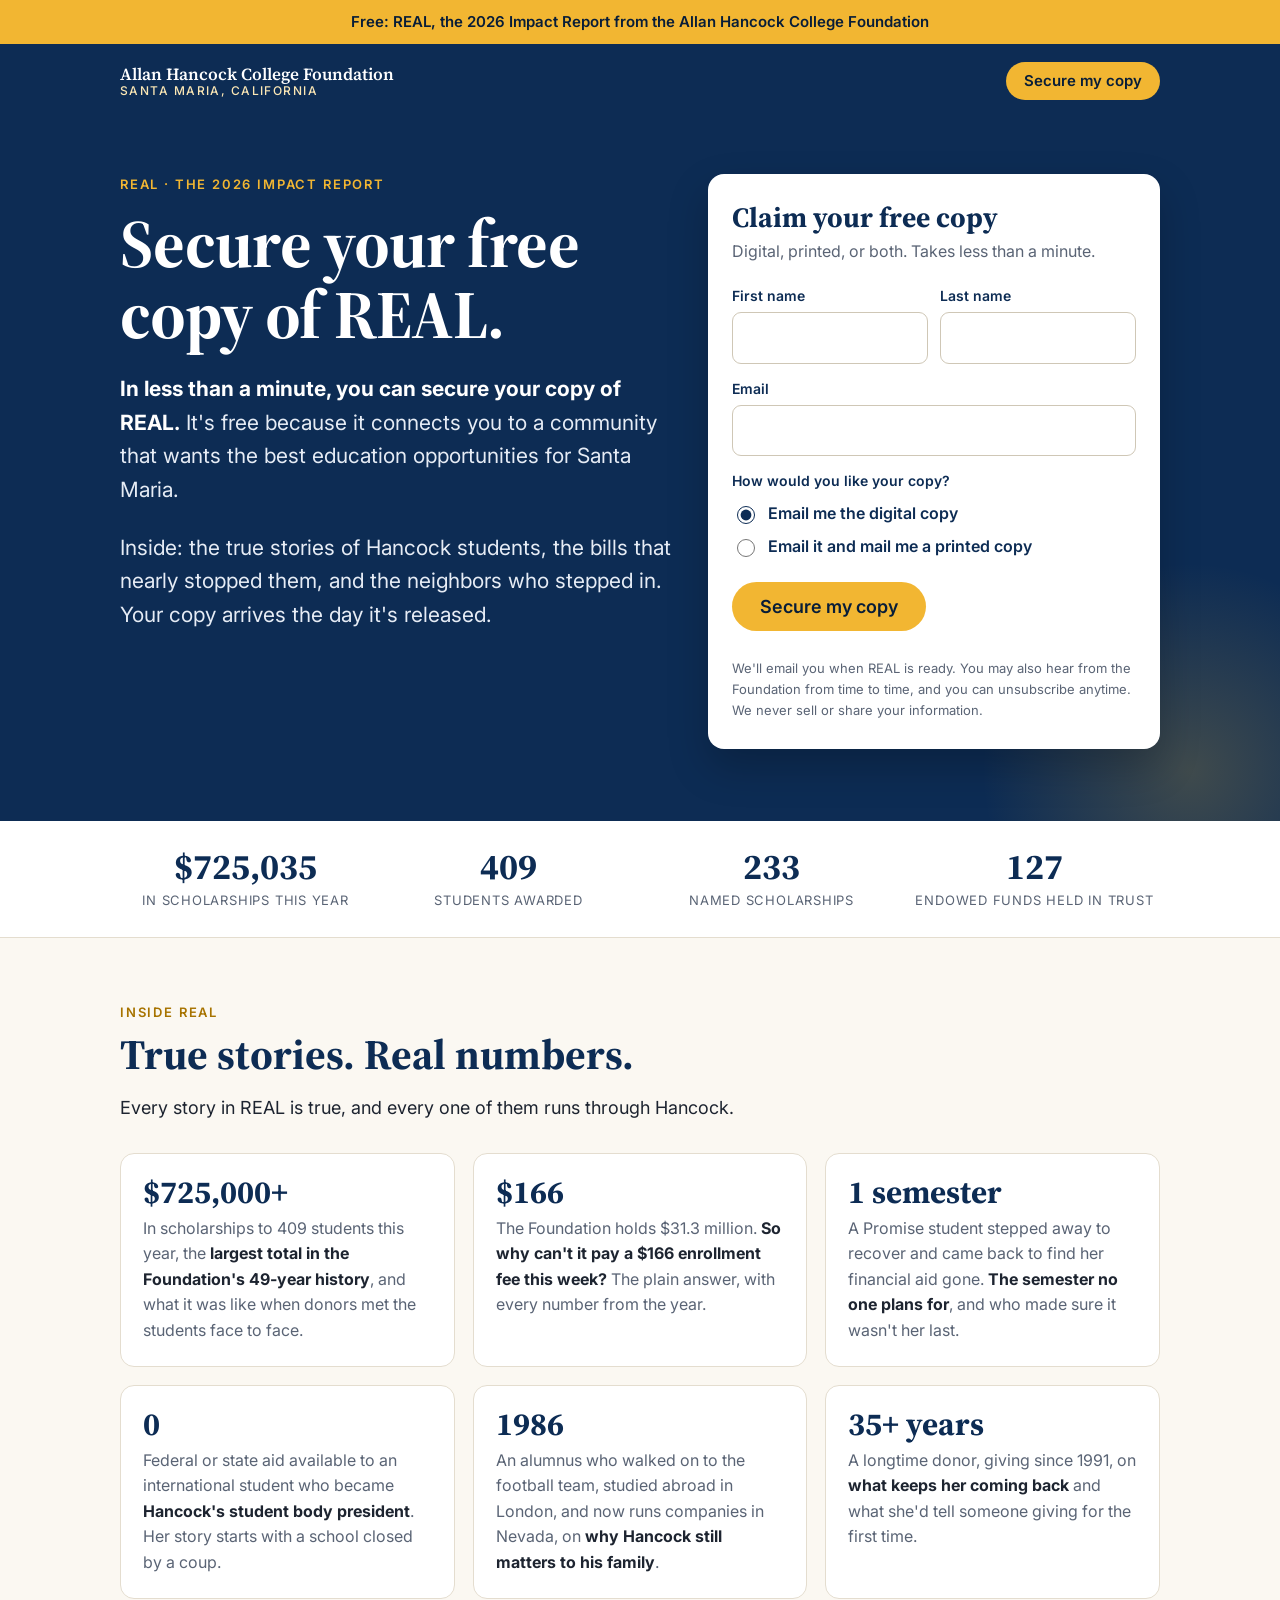
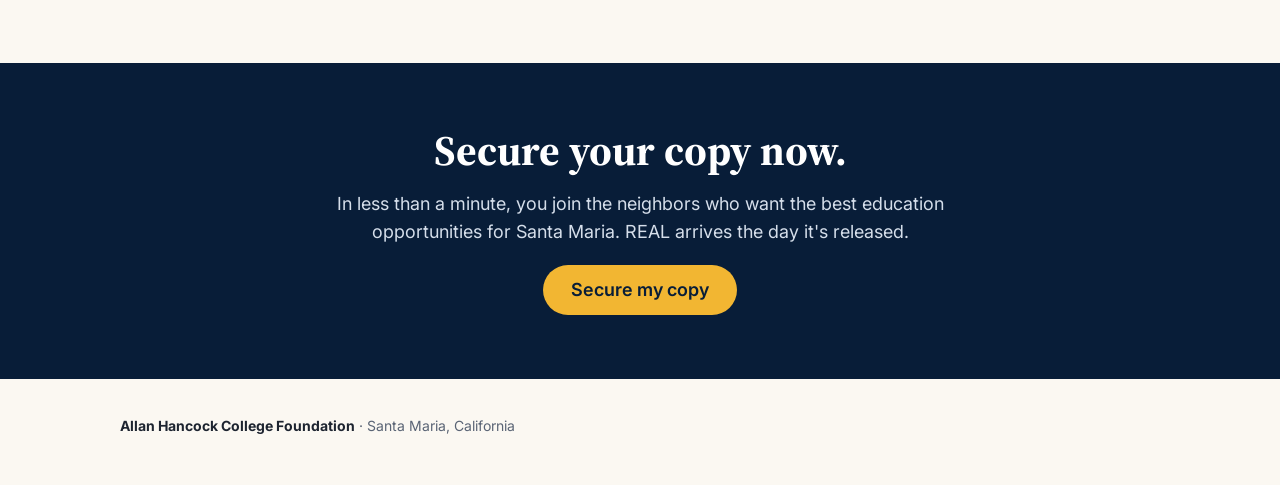
==== commit 65cfeaa1: "Lead page: new hero copy, power-word CTAs, proof bar Co-Authored-By: Claude Opus 5.5 <noreply@anthro" ====
--- a/index.html
+++ b/index.html
@@ -5,8 +5,6 @@
 <meta name="viewport" content="width=device-width, initial-scale=1">
 <title>REAL: Free Impact Report | Allan Hancock College Foundation</title>
 <meta name="description" content="Get a free copy of REAL, the Allan Hancock College Foundation's new impact report: true stories of Hancock students and the neighbors who stepped in.">
-<!-- PRE-LAUNCH: remove this robots tag when the page goes live -->
-<meta name="robots" content="noindex, nofollow">
 <meta property="og:title" content="Get your free copy of REAL">
 <meta property="og:description" content="True stories of Hancock students, the bills that nearly stopped them, and the neighbors who stepped in.">
 <meta property="og:type" content="website">
@@ -17,12 +15,12 @@
 </head>
 <body>
 
-<div class="strip">Free: REAL, the Foundation's new impact report</div>
+<div class="strip">Free: REAL, the 2026 Impact Report from the Allan Hancock College Foundation</div>
 
 <header class="top">
   <div class="wrap">
     <a class="brand" href="#top">Allan Hancock College Foundation<small>Santa Maria, California</small></a>
-    <a class="btn small" href="#signup">Get REAL</a>
+    <a class="btn small" href="#signup">Secure my copy</a>
   </div>
 </header>
 
@@ -30,16 +28,16 @@
   <section class="hero">
     <div class="wrap hero-grid">
       <div>
-        <div class="eyebrow">A free report for our community</div>
-        <h1>This is what keeping students in school looks like.</h1>
-        <p class="lede"><strong>REAL</strong> is the Foundation's new impact report. It tells the true stories of Hancock students, the bills that nearly stopped them, and the neighbors who stepped in.</p>
-        <p class="lede">Tell us where to send it. You'll get a free copy as soon as it's released.</p>
+        <div class="eyebrow">REAL &middot; The 2026 Impact Report</div>
+        <h1>Secure your free copy of REAL.</h1>
+        <p class="lede"><strong>In less than a minute, you can secure your copy of REAL.</strong> It's free because it connects you to a community that wants the best education opportunities for Santa Maria.</p>
+        <p class="lede">Inside: the true stories of Hancock students, the bills that nearly stopped them, and the neighbors who stepped in. Your copy arrives the day it's released.</p>
       </div>
 
       <div class="card" id="signup">
         <div id="form-wrap">
-          <h2>Send me REAL</h2>
-          <p class="sub">Free. Digital, printed, or both.</p>
+          <h2>Claim your free copy</h2>
+          <p class="sub">Digital, printed, or both. Takes less than a minute.</p>
           <form id="real-form" novalidate>
             <div class="row">
               <div class="field"><label for="first">First name</label><input id="first" name="firstName" type="text" autocomplete="given-name" required></div>
@@ -64,7 +62,7 @@
 
             <div class="hp" aria-hidden="true"><label for="company">Company</label><input id="company" name="company" type="text" tabindex="-1" autocomplete="off"></div>
 
-            <button class="btn" type="submit" id="submit">Send me REAL</button>
+            <button class="btn" type="submit" id="submit">Secure my copy</button>
             <div class="form-msg" id="form-msg" role="status" aria-live="polite"></div>
             <p class="fineprint">We'll email you when REAL is ready. You may also hear from the Foundation from time to time, and you can unsubscribe anytime. We never sell or share your information.</p>
           </form>
@@ -72,6 +70,15 @@
       </div>
     </div>
   </section>
+
+  <div class="proof" aria-label="The year in numbers">
+    <div class="wrap proof-grid">
+      <div><b>$725,035</b><span>in scholarships this year</span></div>
+      <div><b>409</b><span>students awarded</span></div>
+      <div><b>233</b><span>named scholarships</span></div>
+      <div><b>127</b><span>endowed funds held in trust</span></div>
+    </div>
+  </div>
 
   <section>
     <div class="wrap">
@@ -93,9 +100,9 @@
 
   <section class="band">
     <div class="wrap">
-      <h2>Be one of the first to read it.</h2>
-      <p>Sign up now and REAL will be in your inbox the day it's released.</p>
-      <a class="btn" href="#signup">Send me REAL</a>
+      <h2>Secure your copy now.</h2>
+      <p>In less than a minute, you join the neighbors who want the best education opportunities for Santa Maria. REAL arrives the day it's released.</p>
+      <a class="btn" href="#signup">Secure my copy</a>
     </div>
   </section>
 </main>
@@ -152,18 +159,18 @@
       if (!/^\d{5}(-\d{4})?$/.test(d.zip)) return fail("Please check your ZIP code.", form.zip);
     }
 
-    btn.disabled = true; btn.textContent = "Sending…";
+    btn.disabled = true; btn.textContent = "Securing your copy…";
     fetch("/api/subscribe", { method: "POST", headers: { "Content-Type": "application/json" }, body: JSON.stringify(d) })
       .then(function (r) { return r.json().catch(function () { return {}; }).then(function (j) { return { ok: r.ok, j: j }; }); })
       .then(function (res) {
         if (!res.ok) throw new Error(res.j.error || "Something went wrong.");
         var printed = d.format === "Print" ? " and mail a printed copy to the address you gave us" : "";
         document.getElementById("form-wrap").innerHTML =
-          '<div class="done"><div class="mark">&#10003;</div><h2>You\'re on the list.</h2>' +
+          '<div class="done"><div class="mark">&#10003;</div><h2>Your copy is secured.</h2>' +
           '<p class="sub">Thank you, ' + d.firstName.replace(/[<>&"]/g, "") + '. We\'ll email REAL to you as soon as it\'s released' + printed + '.</p></div>';
       })
       .catch(function (err) {
-        btn.disabled = false; btn.textContent = "Send me REAL";
+        btn.disabled = false; btn.textContent = "Secure my copy";
         fail(err.message + " Please try again in a moment.");
       });
   });
--- a/styles.css
+++ b/styles.css
@@ -100,3 +100,11 @@
 footer strong{color:var(--ink)}
 
 @media (prefers-reduced-motion:reduce){*{transition:none!important}}
+
+/* Proof bar */
+.proof{background:#fff;border-bottom:1px solid var(--line)}
+.proof-grid{display:grid;grid-template-columns:repeat(4,1fr);gap:12px;padding-top:26px;padding-bottom:26px;text-align:center}
+.proof b{display:block;font-family:var(--serif);font-size:clamp(26px,3.6vw,36px);color:var(--navy);line-height:1.1}
+.proof span{display:block;font-size:13px;letter-spacing:.06em;text-transform:uppercase;color:var(--muted);margin-top:4px}
+@media (max-width:640px){.proof-grid{grid-template-columns:repeat(2,1fr);row-gap:22px}}
+.btn.small{white-space:nowrap}
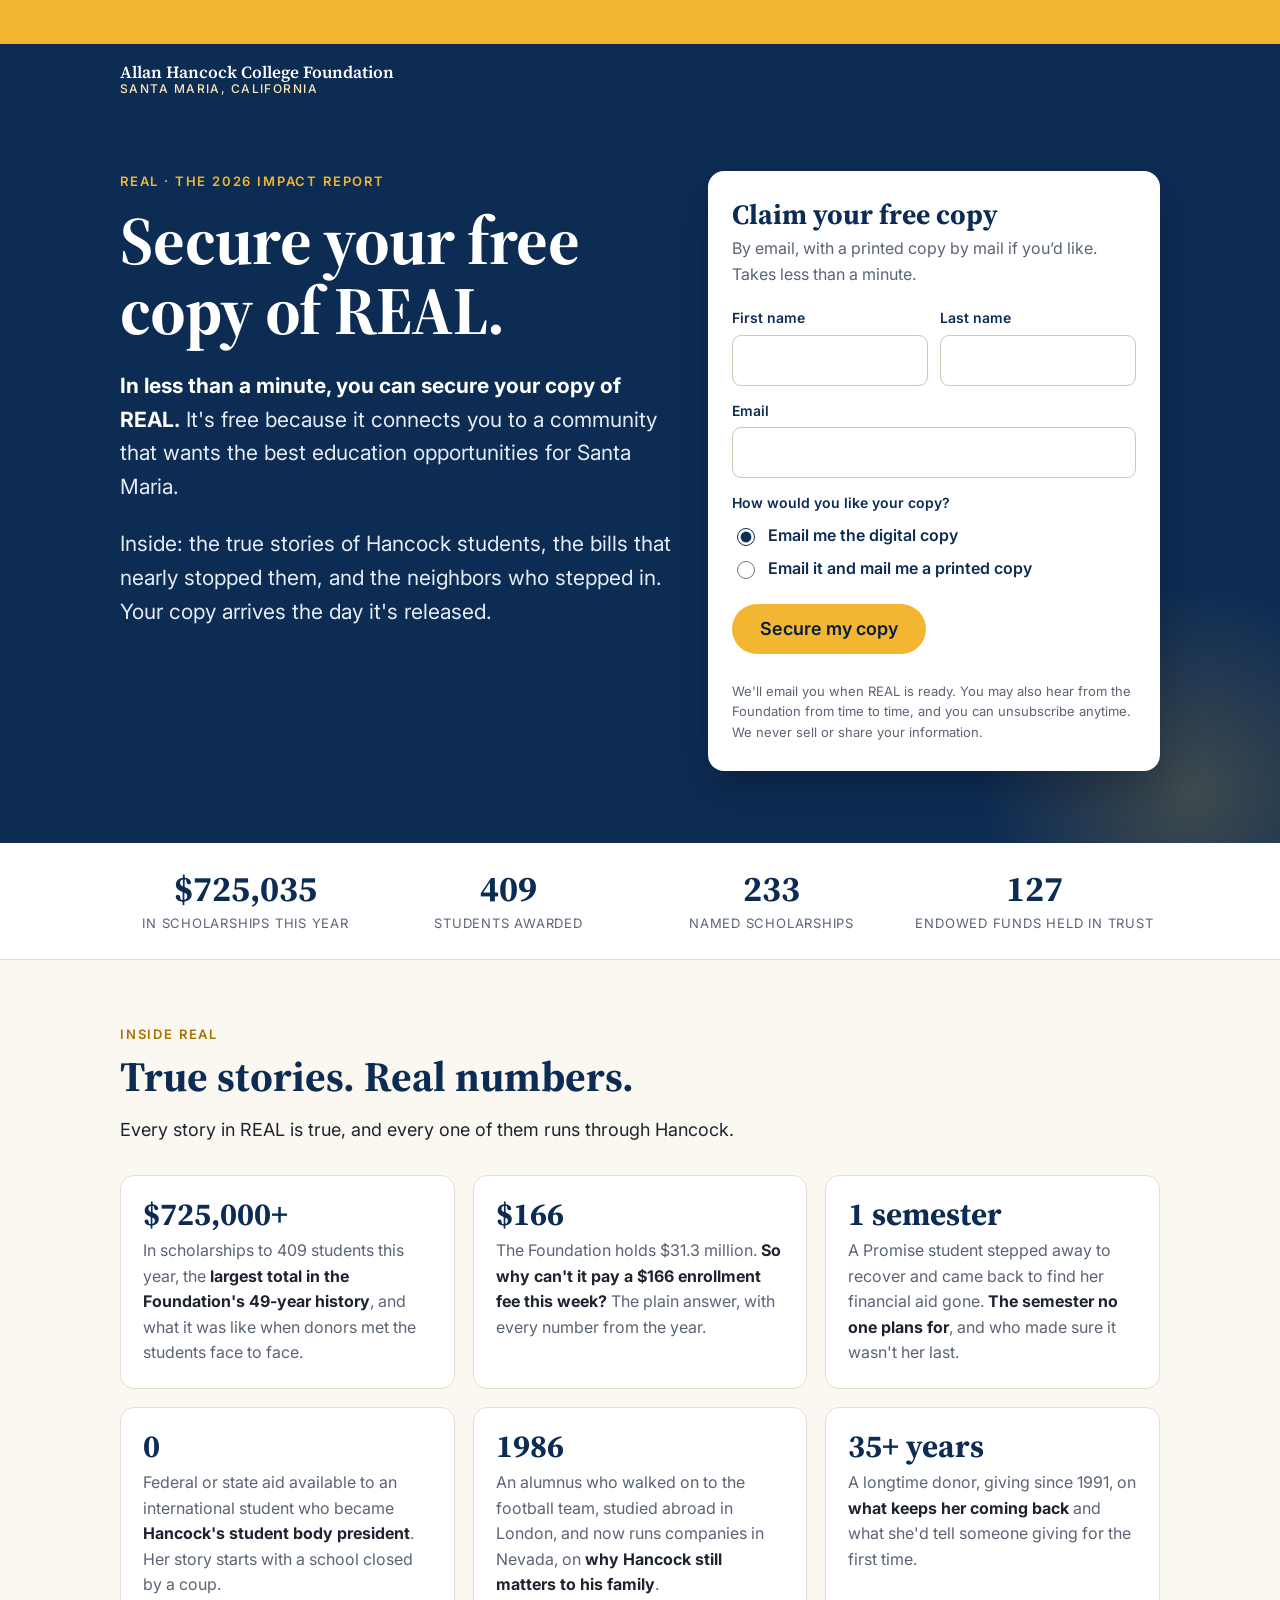
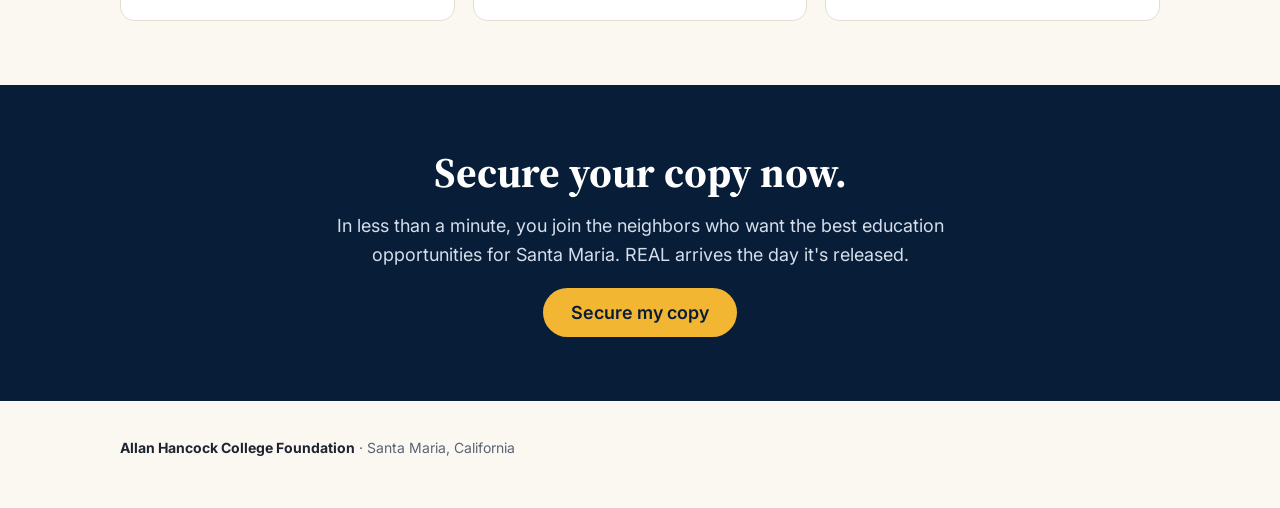
==== commit 2e58e803: "Clear top banner text, remove header button, fix form copy, hide unlinked giving areas, stop exposin" ====
--- a/index.html
+++ b/index.html
@@ -15,12 +15,11 @@
 </head>
 <body>
 
-<div class="strip">Free: REAL, the 2026 Impact Report from the Allan Hancock College Foundation</div>
+<div class="strip strip-bare" aria-hidden="true"></div>
 
 <header class="top">
   <div class="wrap">
     <a class="brand" href="#top">Allan Hancock College Foundation<small>Santa Maria, California</small></a>
-    <a class="btn small" href="#signup">Secure my copy</a>
   </div>
 </header>
 
@@ -37,7 +36,7 @@
       <div class="card" id="signup">
         <div id="form-wrap">
           <h2>Claim your free copy</h2>
-          <p class="sub">Digital, printed, or both. Takes less than a minute.</p>
+          <p class="sub">By email, with a printed copy by mail if you’d like. Takes less than a minute.</p>
           <form id="real-form" novalidate>
             <div class="row">
               <div class="field"><label for="first">First name</label><input id="first" name="firstName" type="text" autocomplete="given-name" required></div>
--- a/styles.css
+++ b/styles.css
@@ -19,6 +19,7 @@
 .narrow{max-width:680px}
 
 .strip{background:var(--gold);color:var(--navy-deep);font-weight:600;font-size:15px;text-align:center;padding:10px 16px}
+.strip-bare{height:44px;padding:0}
 
 header.top{background:var(--navy);color:#fff}
 header.top .wrap{display:flex;align-items:center;justify-content:space-between;gap:16px;padding-top:18px;padding-bottom:18px}
@@ -90,6 +91,8 @@
 .area .stat{font-family:var(--serif);font-weight:700;color:var(--navy);font-size:18px;margin-bottom:14px}
 .area .btn{margin-top:auto;align-self:flex-start;font-size:16px;padding:12px 22px}
 .area.todo{border-style:dashed;background:transparent}
+.area[hidden]{display:none}
+.area.no-link{outline:2px dashed var(--error);outline-offset:4px}
 
 .question{background:#fff;border-top:1px solid var(--line);border-bottom:1px solid var(--line)}
 .big-q{font-family:var(--serif);font-size:clamp(24px, 3.4vw, 30px);line-height:1.3;color:var(--navy);font-weight:600}
